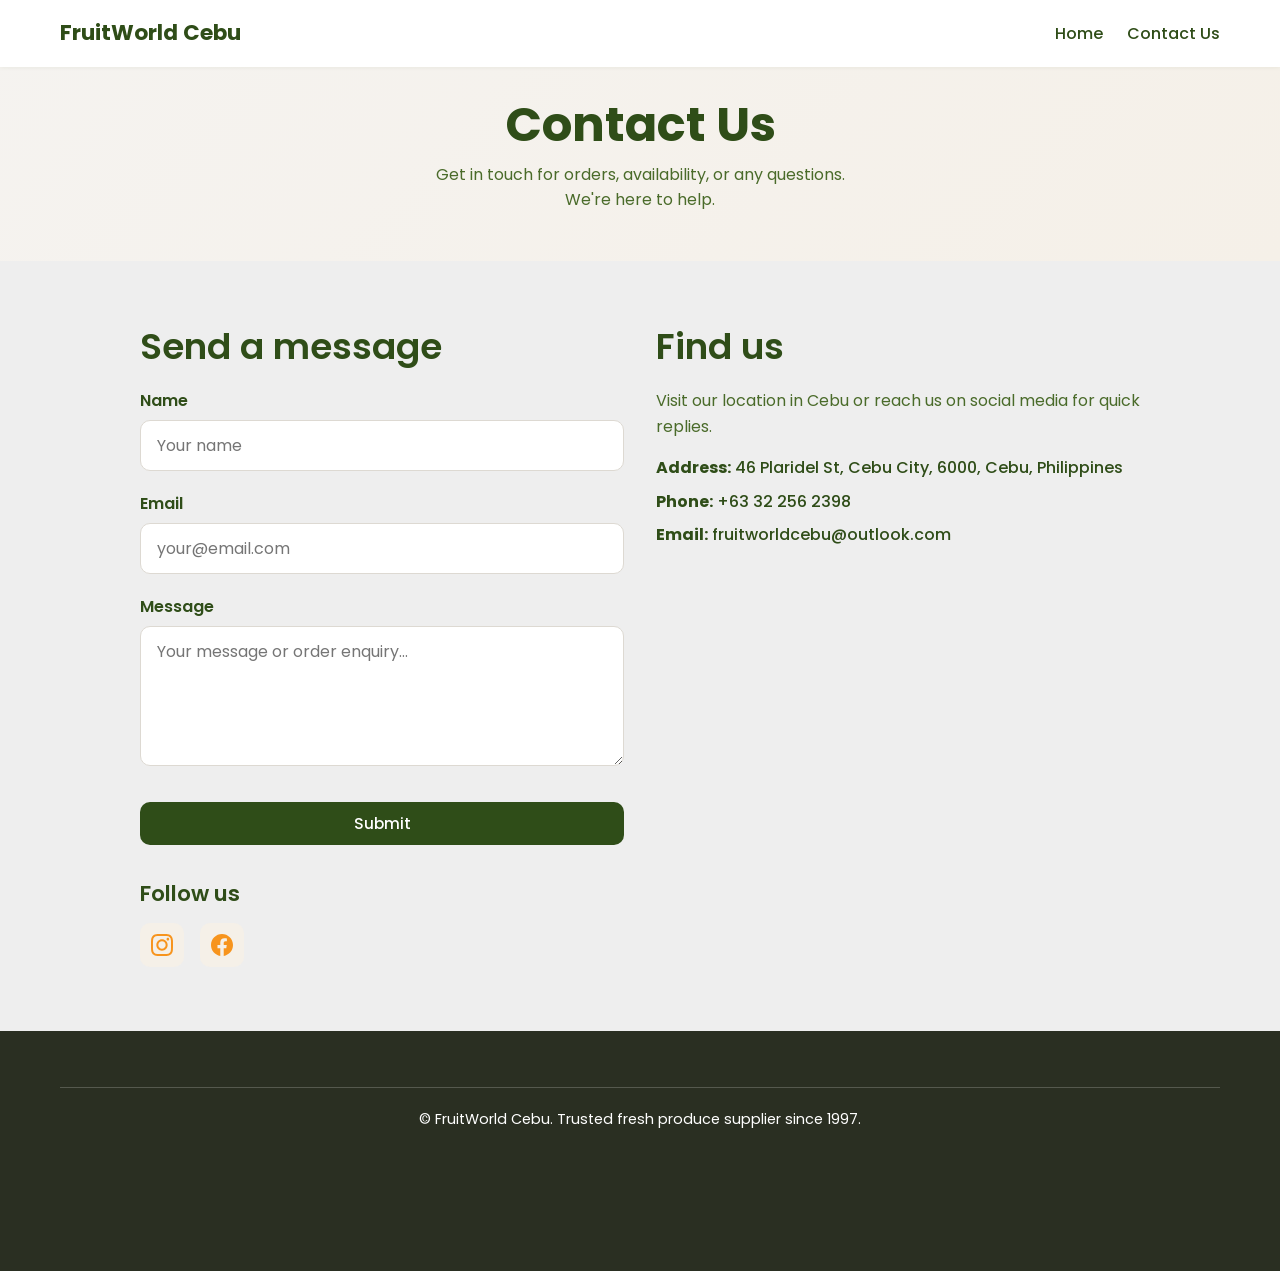
==== contact/index.html @ b46cc5c3 "New contact page" ====
<!DOCTYPE html>
<html lang="en">
<!--
  ========== EDITING GUIDE: CONTACT PAGE (contact.html) ==========
  • PAGE TITLE / SUBTITLE: Edit <h1> and <p> inside .page-hero for the heading and intro text.
  • SEND EMAIL ON SUBMIT: The form sends submissions to fruitworldcebu@outlook.com via FormEasy (Google Apps Script Web App).
    - Web App URL is set in script.js (CONFIG block at top). Edit CONTACT_FORM_ENDPOINT there to change where the form submits.
  • FORM FIELDS: To add/remove fields — edit the .form-group blocks inside #contactForm (Name, Email, Message). Keep name="..." on each input so the email includes them.
  • FIND US: Edit .contact-address, .contact-phone, .contact-email (address text and <a href="tel:..."> / <a href="mailto:...">).
  • MAP: Replace the .map-embed <iframe src="..."> with a new Google Maps embed URL if the location changes (Google Maps → Share → Embed map).
  • FOLLOW US: Edit the .social-links <a href="..."> for Instagram and Facebook.
  • FOOTER: This page shows only the copyright line; edit .footer-copyright if needed.
  ================================================================
-->
<head>
  <meta charset="UTF-8">
  <meta name="viewport" content="width=device-width, initial-scale=1.0">
  <title>Contact Us — FruitWorld Cebu</title>
  <link rel="icon" href="https://i.postimg.cc/rmwF27Zb/FRUITWORLD-STACKED-GREEN-(WITH-BACKGROUND).png" class="favicon" type="image/png">
  <link rel="preconnect" href="https://fonts.googleapis.com">
  <link rel="preconnect" href="https://fonts.gstatic.com" crossorigin>
  <link href="https://fonts.googleapis.com/css2?family=Poppins:wght@400;500;600;700&display=swap" rel="stylesheet">
  <link rel="stylesheet" href="/style.css">
</head>
<body class="contact-page">
  <header class="site-header" id="header">
    <div class="nav-inner">
      <a href="index.html" class="nav-logo">FruitWorld Cebu</a>
      <button class="nav-toggle" id="navToggle" aria-label="Toggle menu">
        <svg xmlns="http://www.w3.org/2000/svg" fill="none" viewBox="0 0 24 24" stroke="currentColor" stroke-width="2">
          <path stroke-linecap="round" stroke-linejoin="round" d="M4 6h16M4 12h16M4 18h16"/>
        </svg>
      </button>
      <nav>
        <ul class="nav-links" id="navLinks">
          <li><a href="index.html">Home</a></li>
          <!-- <li><a href="products.html">Products</a></li> -->
          <li><a href="contact.html">Contact Us</a></li>
        </ul>
      </nav>
    </div>
  </header>

  <main>
    <section class="page-hero" aria-labelledby="contact-heading">
      <h1 id="contact-heading">Contact Us</h1>
      <p>Get in touch for orders, availability, or any questions. <span class="no-break">We're here to help.</span></p>
    </section>

    <section class="contact-section section-reveal" aria-label="Contact form and information">
      <div class="container">
        <div class="contact-grid">
          <div class="contact-form-wrapper">
            <h2>Send a message</h2>
            <!-- Form submits via FormEasy (Google Apps Script Web App). Action set in script.js; fallback action below. Submissions go to fruitworldcebu@outlook.com. -->
            <form class="contact-form" id="contactForm" action="https://script.google.com/macros/s/AKfycbywtiwwWhr9SpKu3RjVLUAjrBOftkE1mNCERJAfM6WG8ofOnb-o9U_JINA3Eq5kgvWJXQ/exec" method="post" novalidate>
              <div class="form-group">
                <label for="name">Name</label>
                <input type="text" id="name" name="name" required placeholder="Your name" autocomplete="name">
              </div>
              <div class="form-group">
                <label for="email">Email</label>
                <input type="email" id="email" name="email" required placeholder="your@email.com" autocomplete="email">
              </div>
              <div class="form-group">
                <label for="message">Message</label>
                <textarea id="message" name="message" required placeholder="Your message or order enquiry..."></textarea>
              </div>
              <button type="submit" class="btn btn-primary">Submit</button>
            </form>
            <div class="contact-follow">
              <h3 class="contact-follow-title">Follow us</h3>
              <div class="social-links">
                <a href="https://www.instagram.com/fruitworldcebu/" target="_blank" rel="noopener noreferrer" aria-label="Instagram">
                  <svg xmlns="http://www.w3.org/2000/svg" viewBox="0 0 24 24" fill="currentColor" aria-hidden="true">
                    <path d="M12 2.163c3.204 0 3.584.012 4.85.07 3.252.148 4.771 1.691 4.919 4.919.058 1.265.069 1.645.069 4.849 0 3.205-.012 3.584-.069 4.849-.149 3.225-1.664 4.771-4.919 4.919-1.266.058-1.644.07-4.85.07-3.204 0-3.584-.012-4.849-.07-3.26-.149-4.771-1.699-4.919-4.92-.058-1.265-.07-1.644-.07-4.849 0-3.204.013-3.583.07-4.849.149-3.227 1.664-4.771 4.919-4.919 1.266-.057 1.645-.069 4.849-.069zm0-2.163c-3.259 0-3.667.014-4.947.072-4.358.2-6.78 2.618-6.98 6.98-.059 1.281-.073 1.689-.073 4.948 0 3.259.014 3.668.072 4.948.2 4.358 2.618 6.78 6.98 6.98 1.281.058 1.689.072 4.948.072 3.259 0 3.668-.014 4.948-.072 4.354-.2 6.782-2.618 6.979-6.98.059-1.28.073-1.689.073-4.948 0-3.259-.014-3.667-.072-4.947-.196-4.354-2.617-6.78-6.979-6.98-1.281-.059-1.69-.073-4.949-.073zm0 5.838c-3.403 0-6.162 2.759-6.162 6.162s2.759 6.163 6.162 6.163 6.162-2.759 6.162-6.163c0-3.403-2.759-6.162-6.162-6.162zm0 10.162c-2.209 0-4-1.79-4-4 0-2.209 1.791-4 4-4s4 1.791 4 4c0 2.21-1.791 4-4 4zm6.406-11.845c-.796 0-1.441.645-1.441 1.44s.645 1.44 1.441 1.44c.795 0 1.439-.645 1.439-1.44s-.644-1.44-1.439-1.44z"/>
                  </svg>
                </a>
                <a href="https://www.facebook.com/share/16rdHk55aP/?mibextid=LQQJ4d" target="_blank" rel="noopener noreferrer" aria-label="Facebook">
                  <svg xmlns="http://www.w3.org/2000/svg" viewBox="0 0 24 24" fill="currentColor" aria-hidden="true">
                    <path d="M24 12.073c0-6.627-5.373-12-12-12s-12 5.373-12 12c0 5.99 4.388 10.954 10.125 11.854v-8.385H7.078v-3.47h3.047V9.43c0-3.007 1.792-4.669 4.533-4.669 1.312 0 2.686.235 2.686.235v2.953H15.83c-1.491 0-1.956.925-1.956 1.874v2.25h3.328l-.532 3.47h-2.796v8.385C19.612 23.027 24 18.062 24 12.073z"/>
                  </svg>
                </a>
              </div>
            </div>
          </div>
          <div class="contact-info">
            <h2>Find us</h2>
            <p>Visit our location in Cebu or reach us on social media for quick replies.</p>
            <p class="contact-address"><strong>Address:</strong> 46 Plaridel St, Cebu City, 6000, Cebu, Philippines</p>
            <p class="contact-phone"><strong>Phone:</strong> <a href="tel:+63322562398">+63 32 256 2398</a></p>
            <p class="contact-email"><strong>Email:</strong> <a href="mailto:fruitworldcebu@outlook.com">fruitworldcebu@outlook.com</a></p>
            <!-- Map: replace iframe src with a new Google Maps embed URL if the location changes. -->
            <!-- <div class="map-embed">
              <iframe src="https://www.google.com/maps/embed?pb=!1m18!1m12!1m3!1d3919.7898279804223!2d123.89071431467427!3d10.315699492592297!2m3!1f0!2f0!3f0!3m2!1i1024!2i768!4f13.1!3m3!1m2!1s0x33a99edfb0200223%3A0x8f1d7e5934345b5f!2s46%20Plaridel%20St%2C%20Cebu%20City%2C%206000%2C%20Cebu%2C%20Philippines!5e0!3m2!1sen!2sus!4v1675547151246!5m2!1sen!2sus" width="600" height="450" style="border:0;" allowfullscreen="" loading="lazy" title="FruitWorld Cebu location"></iframe>
            </div> -->
          </div>
        </div>
      </div>
    </section>
  </main>

  <footer class="site-footer">
    <div class="container footer-inner">
      <p class="footer-copyright">&copy; FruitWorld Cebu. Trusted fresh produce supplier since 1997.</p>
    </div>
  </footer>

  <script src="/script.js"></script>
</body>
</html>
---- style.css ----
/* ===== FruitWorld Cebu - 2025-style static site (light mode only) ===== */
/* Font: Poppins. Text: dark green #2f4d18. Highlights/CTAs: orange #f7941d. Background: #eeeeee. Edit images/embeds via HTML comments. */
:root {
  --color-primary: #2f4d18;
  --color-primary-hover: #3d6b20;
  --color-accent: #f7941d;
  --color-cream: #f5f0e8;
  --color-warm-white: #ffffff;
  --color-text: #2f4d18;
  --color-text-muted: #4a6b2a;
  --color-border: #ddd9d2;
  --color-bg: #eeeeee;
  --color-bg-soft: #f5f3f0;
  --shadow-sm: 0 1px 4px rgba(47, 77, 24, 0.06);
  --shadow-md: 0 4px 14px rgba(47, 77, 24, 0.08);
  --shadow-lg: 0 10px 28px rgba(47, 77, 24, 0.1);
  --radius-sm: 10px;
  --radius-md: 14px;
  --radius-lg: 20px;
  --radius-xl: 28px;
  --transition: 0.28s ease;
  --font-sans: "Poppins", -apple-system, BlinkMacSystemFont, sans-serif;
  --font-display: "Poppins", var(--font-sans);
  --section-spacing: 7.5rem;
}

*,
*::before,
*::after {
  box-sizing: border-box;
  margin: 0;
  padding: 0;
}

html {
  scroll-behavior: smooth;
}

body {
  font-family: var(--font-sans);
  font-weight: 400;
  color: var(--color-text);
  background: var(--color-bg);
  line-height: 1.6;
  overflow-x: hidden;
}

img {
  max-width: 100%;
  height: auto;
  display: block;
}

a {
  color: var(--color-accent);
  text-decoration: none;
  transition: color var(--transition), transform var(--transition);
}

a:hover {
  color: var(--color-primary);
}

/* ===== Typography (Poppins: 400 body, 500 medium, 600 headings, 700 bold) ===== */
h1, h2, h3, h4 {
  font-family: var(--font-display);
  font-weight: 600;
  line-height: 1.2;
  color: var(--color-text);
}

h1 { font-size: clamp(2rem, 5vw, 3rem); font-weight: 700; }
h2 { font-size: clamp(1.5rem, 4vw, 2.25rem); margin-bottom: 1rem; }
h3 { font-size: clamp(1.15rem, 2.5vw, 1.35rem); }

/* ===== Layout ===== */
.container {
  width: 100%;
  max-width: 1200px;
  margin: 0 auto;
  padding: 0 1.25rem;
}

section {
  padding: 5rem 0;
}

/* Section scroll reveal: fade-in + slide-up (JS adds .visible) */
.section-reveal {
  opacity: 0;
  transform: translateY(28px);
  transition: opacity 0.65s ease, transform 0.65s ease;
}
.section-reveal.visible {
  opacity: 1;
  transform: translateY(0);
}

.section-title {
  text-align: center;
  color: var(--color-primary);
  margin-bottom: 2rem;
}

/* ===== Navigation ===== */
.site-header {
  position: fixed;
  top: 0;
  left: 0;
  right: 0;
  z-index: 100;
  background: rgba(255, 255, 255, 0.97);
  backdrop-filter: blur(12px);
  box-shadow: var(--shadow-sm);
  transition: box-shadow var(--transition);
}

.site-header.scrolled {
  box-shadow: var(--shadow-md);
}

.nav-inner {
  display: flex;
  align-items: center;
  justify-content: space-between;
  padding: 1rem 1.25rem;
  max-width: 1200px;
  margin: 0 auto;
}

.nav-logo {
  font-family: var(--font-display);
  font-weight: 700;
  font-size: 1.35rem;
  color: var(--color-primary);
}

.nav-logo:focus-visible {
  outline: 2px solid var(--color-accent);
  outline-offset: 2px;
}

.nav-links {
  display: flex;
  gap: 1.5rem;
  list-style: none;
}

.nav-links a {
  color: var(--color-text);
  font-weight: 500;
  padding: 0.35rem 0;
  transition: color var(--transition), transform 0.2s ease;
}

.nav-links a:hover {
  color: var(--color-accent);
  transform: translateY(-1px);
}

.nav-links a:focus-visible {
  outline: 2px solid var(--color-accent);
  outline-offset: 2px;
}

.nav-toggle {
  display: none;
  background: none;
  margin-left: auto;
  border: none;
  cursor: pointer;
  padding: 0.5rem;
  color: var(--color-text);
}

.nav-toggle svg {
  width: 24px;
  height: 24px;
}

@media (max-width: 768px) {
  .nav-toggle { display: block; }
  .nav-links {
    position: absolute;
    top: 100%;
    left: 0;
    right: 0;
    flex-direction: column;
    background: var(--color-bg);
    padding: 1rem;
    box-shadow: var(--shadow-md);
    display: none;
  }
  .nav-links.is-open { display: flex; }
}

/* ===== Hero ===== */
/* Hero: logo placeholder in .hero-content; background image optional — uncomment and set url() in .hero for your image. */
/* Hero: optional background image — uncomment and set url() below. */
.hero {
  min-height: 100vh;
  display: flex;
  align-items: center;
  justify-content: center;
  text-align: center;
  background: linear-gradient(160deg, var(--color-bg-soft) 0%, var(--color-cream) 50%, #fef8f0 100%);
  /* background-image: url('images/hero-bg.jpg'); background-size: cover; background-position: center; */
  padding: 5rem 1.5rem 5rem;
  position: relative;
  overflow: hidden;
  transition: background-image 0.6s ease, background-size 0.6s ease;
}

.hero::before {
  content: "";
  position: absolute;
  top: 0;
  left: 0;
  right: 0;
  bottom: 0;
  background: radial-gradient(circle at 20% 80%, rgba(47, 77, 24, 0.06) 0%, transparent 50%),
              radial-gradient(circle at 80% 20%, rgba(247, 148, 29, 0.06) 0%, transparent 45%);
  pointer-events: none;
}

/* Hero content: logo + tagline vertically centered; balanced space above and below. */
.hero-content {
  position: relative;
  z-index: 1;
  max-width: 700px;
  width: 100%;
  display: flex;
  flex-direction: column;
  align-items: center;
  justify-content: center;
  text-align: center;
  padding: 2rem 0;
  opacity: 0;
  transform: scale(0.96);
  animation: heroFadeInZoom 1s cubic-bezier(0.22, 1, 0.36, 1) forwards;
}

/* Logo: no border/background — floats cleanly. Update logo image URL in index.html .logo img src. */
.hero .logo {
  margin: 0 auto 1.75rem;
  max-width: 340px;
  display: block;
  transition: transform var(--transition);
}
.hero .logo img {
  width: 100%;
  height: auto;
  display: block;
}

.hero .logo:hover {
  transform: scale(1.03);
}

.hero .tagline {
  font-size: clamp(1.05rem, 2.5vw, 1.25rem);
  font-weight: 500;
  color: var(--color-text-muted);
  max-width: 540px;
  margin: 0 auto;
  line-height: 1.5;
  opacity: 0;
  animation: fadeInUp 0.8s ease forwards;
  animation-delay: 0.4s;
  animation-fill-mode: both;
}

@keyframes heroFadeInZoom {
  from {
    opacity: 0;
    transform: scale(0.96);
  }
  to {
    opacity: 1;
    transform: scale(1);
  }
}

@keyframes fadeInUp {
  from {
    opacity: 0;
    transform: translateY(20px);
  }
  to {
    opacity: 1;
    transform: translateY(0);
  }
}

/* ===== About ===== */
/* Extra spacing between About and Instagram (--section-spacing in :root) */
.about {
  background: var(--color-warm-white);
  padding-bottom: var(--section-spacing);
}

.about .container {
  max-width: 720px;
}

.about p {
  font-size: 1.1rem;
  color: var(--color-text);
  line-height: 1.8;
}

.about .reveal {
  opacity: 0;
  transform: translateY(30px);
  transition: opacity 0.6s ease, transform 0.6s ease;
}

.about .reveal.visible {
  opacity: 1;
  transform: translateY(0);
}

/* ===== Instagram Section ===== */
.instagram {
  background: linear-gradient(180deg, var(--color-cream) 0%, var(--color-warm-white) 100%);
  padding-top: var(--section-spacing);
}

/* Instagram: gallery-style layout, centered. Add more .instagram-embed-item iframes in HTML for a multi-column feed. */
.instagram-embed {
  display: grid;
  grid-template-columns: repeat(auto-fit, minmax(320px, 400px));
  justify-content: center;
  gap: 1.5rem;
  max-width: 900px;
  margin: 0 auto;
  text-align: center;
}

.instagram-embed-item {
  background: var(--color-warm-white);
  border-radius: var(--radius-lg);
  box-shadow: var(--shadow-md);
  overflow: hidden;
  transition: box-shadow var(--transition);
}

.instagram-embed-item:hover {
  box-shadow: var(--shadow-lg);
}

.instagram-embed iframe {
  max-width: 100%;
  width: 100%;
  min-width: 320px;
  height: 480px;
  border: 0;
  display: block;
}

/* @fruitworldcebu: align with left edge of embed (same width as embed, left-aligned). */
.instagram-follow {
  margin-top: 1.25rem;
  margin-left: auto;
  margin-right: auto;
  max-width: 400px;
  width: 100%;
  text-align: left;
  font-weight: 500;
}

.instagram-follow a {
  color: var(--color-accent);
}

.instagram-follow a:hover {
  color: var(--color-primary);
}

@media (max-width: 380px) {
  .instagram-embed iframe {
    min-width: 280px;
    height: 450px;
  }
}

/* ===== FAQ Accordion ===== */
.faq {
  background: var(--color-warm-white);
}

.faq-list {
  max-width: 720px;
  margin: 0 auto;
}

/* FAQ: accordion with subtle shadows, rounded corners, clean spacing */
.faq-item {
  background: var(--color-warm-white);
  border-radius: var(--radius-md);
  box-shadow: var(--shadow-sm);
  border: 1px solid var(--color-border);
  margin-bottom: 0.75rem;
  overflow: hidden;
  transition: box-shadow var(--transition), border-color var(--transition);
}

.faq-item:hover {
  box-shadow: var(--shadow-md);
  border-color: rgba(54, 82, 20, 0.25);
}

.faq-item.is-open {
  box-shadow: 0 6px 20px rgba(54, 82, 20, 0.12);
  border-color: rgba(54, 82, 20, 0.3);
}

.faq-item.is-open .faq-answer {
  max-height: 400px;
  opacity: 1;
}

.faq-item.is-open .faq-icon {
  transform: rotate(180deg);
}

.faq-question {
  width: 100%;
  display: flex;
  align-items: center;
  justify-content: space-between;
  gap: 1rem;
  padding: 1.15rem 1.25rem;
  background: none;
  border: none;
  font-family: var(--font-sans);
  font-size: 1rem;
  font-weight: 600;
  color: var(--color-text);
  text-align: left;
  cursor: pointer;
  transition: background var(--transition), color var(--transition);
}

.faq-answer p {
  color: var(--color-text);
  font-size: 0.95rem;
  font-weight: 400;
  line-height: 1.65;
}

.faq-question:hover {
  background: var(--color-cream);
  color: var(--color-primary);
}

.faq-question:focus-visible {
  outline: 2px solid var(--color-primary);
  outline-offset: 2px;
}

.faq-icon {
  flex-shrink: 0;
  width: 24px;
  height: 24px;
  color: var(--color-accent);
  transition: transform 0.35s ease;
}

.faq-answer-inner {
  padding: 0.6rem 1.25rem 1.35rem;
}

.faq-answer {
  max-height: 0;
  opacity: 0;
  overflow: hidden;
  transition: max-height 0.45s cubic-bezier(0.4, 0, 0.2, 1), opacity 0.35s ease;
}

/* ===== Footer ===== */
/* Footer: update contact links and social hrefs in HTML. Spacing aligned and even. */
.site-footer {
  background: #2a2f22;
  color: #f0f0f0;
  padding: 3.5rem 1.25rem;
  min-height: 240px;
  text-align: center;
  font-family: var(--font-sans);
}

.footer-inner {
  max-width: 1200px;
  margin: 0 auto;
  display: flex;
  flex-direction: column;
  align-items: center;
  gap: 1.25rem;
}

.footer-links {
  display: flex;
  flex-wrap: wrap;
  justify-content: center;
  align-items: center;
  gap: 1.5rem 2rem;
}

.footer-links a {
  color: #fff;
  font-weight: 500;
  font-size: 1rem;
  transition: color var(--transition), transform var(--transition);
}

.footer-links a:hover {
  color: #f7941d;
  transform: translateY(-2px);
}

.footer-links a:focus-visible {
  outline: 2px solid #f7941d;
  outline-offset: 2px;
}

.footer-contact-info {
  font-size: 0.95rem;
  font-weight: 500;
  color: #fff;
  margin: 0;
  line-height: 1.6;
}

.footer-contact-info a {
  color: #fff;
  transition: color var(--transition);
}

.footer-contact-info a:hover {
  color: #f7941d;
}

.footer-address {
  display: block;
  margin-top: 0.25rem;
  white-space: nowrap;
}

.footer-copyright {
  font-size: 0.9rem;
  color: #fff;
  margin: 0;
  padding-top: 1.25rem;
  border-top: 1px solid rgba(255, 255, 255, 0.2);
  width: 100%;
}

/* ===== Products Page ===== */
.page-hero {
  padding: 6rem 1.5rem 3rem;
  text-align: center;
  background: linear-gradient(135deg, var(--color-bg-soft) 0%, var(--color-cream) 100%);
}

.page-hero h1 {
  margin-bottom: 0.5rem;
  color: var(--color-primary);
}

.page-hero p {
  color: var(--color-text-muted);
  max-width: 500px;
  margin: 0 auto;
}

/* Prevent awkward line breaks (e.g. "help" alone on new line) on Contact page subtitle. */
.page-hero .no-break {
  white-space: nowrap;
}

.products-section {
  padding: 3rem 0 4rem;
}

/* Product search and sort: filters/sorts grid (script.js). Matches site palette and radius. */
.products-toolbar {
  display: flex;
  flex-wrap: wrap;
  gap: 1rem;
  align-items: stretch;
  justify-content: center;
  margin-bottom: 2rem;
  padding: 1.25rem 1rem;
  background: var(--color-cream);
  border-radius: var(--radius-lg);
  border: 1px solid var(--color-border);
  box-shadow: var(--shadow-sm);
}

.products-search-wrap {
  flex: 1;
  min-width: 200px;
  max-width: 380px;
}

.products-search {
  width: 100%;
  height: 100%;
  min-height: 48px;
  padding: 0.75rem 1.25rem;
  font-family: var(--font-sans);
  font-size: 1rem;
  font-weight: 500;
  border: 1px solid var(--color-border);
  border-radius: var(--radius-md);
  background: var(--color-warm-white);
  color: var(--color-text);
  transition: border-color var(--transition), box-shadow var(--transition);
}

.products-search::placeholder {
  color: var(--color-text-muted);
}

.products-search:hover {
  border-color: rgba(47, 77, 24, 0.35);
}

.products-search:focus {
  outline: none;
  border-color: var(--color-primary);
  box-shadow: 0 0 0 3px rgba(54, 82, 20, 0.18);
}

.products-sort-wrap {
  flex-shrink: 0;
  display: flex;
  align-items: center;
}

.products-sort-label {
  font-size: 0.95rem;
  font-weight: 600;
  color: var(--color-text);
  margin-right: 0.6rem;
  white-space: nowrap;
}

.products-sort {
  min-height: 48px;
  padding: 0.75rem 2.5rem 0.75rem 1.25rem;
  font-family: var(--font-sans);
  font-size: 1rem;
  font-weight: 500;
  border: 1px solid var(--color-border);
  border-radius: var(--radius-md);
  background: var(--color-warm-white);
  color: var(--color-text);
  cursor: pointer;
  appearance: none;
  background-image: url("data:image/svg+xml,%3Csvg xmlns='http://www.w3.org/2000/svg' fill='none' viewBox='0 0 24 24' stroke='%232f4d18'%3E%3Cpath stroke-linecap='round' stroke-linejoin='round' stroke-width='2' d='M19 9l-7 7-7-7'/%3E%3C/svg%3E");
  background-repeat: no-repeat;
  background-position: right 0.75rem center;
  background-size: 1.2rem;
  transition: border-color var(--transition), box-shadow var(--transition), color var(--transition);
}

.products-sort:hover {
  border-color: rgba(47, 77, 24, 0.4);
  color: var(--color-primary);
}

.products-sort:focus {
  outline: none;
  border-color: var(--color-primary);
  box-shadow: 0 0 0 3px rgba(54, 82, 20, 0.18);
}

.products-no-results {
  text-align: center;
  color: var(--color-text-muted);
  padding: 2rem;
}

/* Pagination: 3 full rows per page; matches site (green primary, orange hover) */
.products-pagination {
  display: flex;
  flex-wrap: wrap;
  align-items: center;
  justify-content: center;
  gap: 1.25rem;
  margin-top: 2rem;
  padding-top: 1.5rem;
  border-top: 1px solid var(--color-border);
}

.products-pagination-btn {
  padding: 0.7rem 1.35rem;
  font-family: var(--font-sans);
  font-size: 0.95rem;
  font-weight: 600;
  color: #fff;
  background: var(--color-primary);
  border: none;
  border-radius: var(--radius-md);
  cursor: pointer;
  transition: background var(--transition), transform var(--transition), box-shadow var(--transition);
}

.products-pagination-btn:hover:not(:disabled) {
  background: var(--color-accent);
  transform: translateY(-2px);
  box-shadow: 0 6px 20px rgba(247, 148, 29, 0.4);
}

.products-pagination-btn:focus-visible {
  outline: 2px solid var(--color-accent);
  outline-offset: 2px;
}

.products-pagination-btn:disabled {
  opacity: 0.5;
  cursor: not-allowed;
  transform: none;
}

.products-pagination-info {
  font-size: 0.95rem;
  font-weight: 600;
  color: var(--color-text);
}

/* 3 columns on desktop so page 1 = 3 full rows of 3; add more products and they overflow to next page */
.products-grid {
  display: grid;
  grid-template-columns: repeat(3, 1fr);
  gap: 1.5rem;
}

@media (max-width: 900px) {
  .products-grid {
    grid-template-columns: repeat(2, 1fr);
  }
}

@media (max-width: 500px) {
  .products-grid {
    grid-template-columns: 1fr;
  }
}

.product-card {
  display: flex;
  flex-direction: column;
  background: var(--color-warm-white);
  border-radius: var(--radius-lg);
  box-shadow: var(--shadow-sm);
  border: 1px solid var(--color-border);
  overflow: hidden;
  transition: opacity 0.5s ease, transform 0.5s ease, box-shadow var(--transition);
  opacity: 0;
  transform: translateY(24px);
}

.product-card.visible {
  opacity: 1;
  transform: translateY(0);
}

.product-card:hover {
  transform: translateY(-6px) scale(1.02);
  box-shadow: var(--shadow-lg);
}

.product-card.is-hidden {
  display: none;
}

/* Pagination: cards not on current page are hidden; sort applies across all pages */
.product-card.is-page-hidden {
  display: none;
}

.product-image {
  aspect-ratio: 4/3;
  background: linear-gradient(145deg, var(--color-bg-soft) 0%, var(--color-cream) 100%);
  display: flex;
  align-items: center;
  justify-content: center;
  color: var(--color-text-muted);
  font-size: 0.9rem;
  border-bottom: 1px solid var(--color-border);
}
.product-image img {
  width: 100%;
  height: 100%;
  object-fit: cover;
}

.product-info {
  flex: 1;
  display: flex;
  flex-direction: column;
  padding: 1.25rem;
}

.product-info h3 {
  margin-bottom: 0.5rem;
  color: var(--color-text);
}

.product-info .product-desc {
  font-size: 0.9rem;
  color: var(--color-text-muted);
  margin-bottom: 0.75rem;
  line-height: 1.5;
}

.product-price {
  margin-top: auto;
  font-family: var(--font-display);
  font-weight: 700;
  font-size: 1.2rem;
  color: var(--color-primary);
  margin-bottom: 1rem;
  transition: color var(--transition);
}

.product-card:hover .product-price {
  color: var(--color-accent);
}

.btn {
  display: inline-flex;
  align-items: center;
  justify-content: center;
  padding: 0.65rem 1.25rem;
  font-family: var(--font-sans);
  font-size: 0.95rem;
  font-weight: 600;
  border-radius: var(--radius-sm);
  border: none;
  cursor: pointer;
  transition: background var(--transition), color var(--transition), transform var(--transition);
}

.btn-primary {
  background: var(--color-accent);
  color: white;
  font-weight: 500;
  width: 100%;
  transition: background var(--transition), color var(--transition), transform var(--transition), box-shadow var(--transition);
}

.btn-primary:hover {
  background: #e67a14;
  transform: translateY(-2px);
  box-shadow: 0 6px 20px rgba(246, 137, 31, 0.4);
}

.btn-primary:active {
  transform: translateY(0);
}

.btn-primary:focus-visible {
  outline: 2px solid var(--color-accent);
  outline-offset: 2px;
}

/* Products page: Enquire button and price green, orange on hover; keep button glow */
.product-card .btn-primary {
  background: var(--color-primary);
}

.product-card .btn-primary:hover {
  background: var(--color-accent);
  box-shadow: 0 6px 20px rgba(247, 148, 29, 0.4);
}

/* ===== Contact Page ===== */
.contact-section {
  padding: 4rem 0;
}

.contact-grid {
  display: grid;
  gap: 2rem;
  max-width: 1000px;
  margin: 0 auto;
}

@media (min-width: 768px) {
  .contact-grid {
    grid-template-columns: 1fr 1fr;
  }
}

.contact-form-wrapper {
  display: flex;
  flex-direction: column;
}

.contact-form-wrapper h2,
.contact-info h2 {
  margin-bottom: 1.25rem;
  color: var(--color-text);
}

.contact-follow {
  margin-top: auto;
  padding-top: 2.25rem;
}

.contact-info .contact-address,
.contact-info .contact-phone,
.contact-info .contact-email {
  font-weight: 500;
  color: var(--color-text);
  margin-bottom: 0.5rem;
}

.contact-info .contact-address a,
.contact-info .contact-phone a,
.contact-info .contact-email a {
  color: var(--color-primary);
  transition: color var(--transition);
}

.contact-info .contact-address a:hover,
.contact-info .contact-phone a:hover,
.contact-info .contact-email a:hover {
  color: var(--color-accent);
}

/* Contact page: submit button green, hover orange. */
.contact-form .btn-primary {
  background: var(--color-primary);
}

.contact-form .btn-primary:hover {
  background: var(--color-accent);
  box-shadow: 0 6px 20px rgba(247, 148, 29, 0.35);
}

.contact-info p {
  color: var(--color-text-muted);
  margin-bottom: 1rem;
}

.form-group {
  margin-bottom: 1.25rem;
}

.form-group label {
  display: block;
  font-weight: 600;
  margin-bottom: 0.4rem;
  color: var(--color-text);
}

.form-group input,
.form-group textarea {
  width: 100%;
  padding: 0.75rem 1rem;
  font-family: var(--font-sans);
  font-size: 1rem;
  border: 1px solid var(--color-border);
  border-radius: var(--radius-sm);
  background: var(--color-warm-white);
  transition: border-color var(--transition), box-shadow var(--transition);
}

.form-group input:focus,
.form-group textarea:focus {
  outline: none;
  border-color: var(--color-primary);
  box-shadow: 0 0 0 3px rgba(54, 82, 20, 0.18);
}

.form-group textarea {
  min-height: 140px;
  resize: vertical;
}

.contact-form .btn {
  margin-top: 0.5rem;
}

.map-embed {
  margin-top: 1rem;
  border-radius: var(--radius-md);
  overflow: hidden;
  box-shadow: var(--shadow-md);
}
.map-embed iframe {
  display: block;
  width: 100%;
  max-width: 600px;
  height: 450px;
  border: 0;
}

.social-links {
  display: flex;
  gap: 1rem;
  margin-top: 1rem;
  flex-wrap: wrap;
}

.social-links a {
  display: inline-flex;
  align-items: center;
  justify-content: center;
  width: 44px;
  height: 44px;
  background: var(--color-cream);
  border-radius: var(--radius-sm);
  color: var(--color-accent);
  transition: background var(--transition), color var(--transition), transform var(--transition);
}

.social-links a:hover {
  background: var(--color-accent);
  color: white;
  transform: translateY(-3px);
}

.social-links a:focus-visible {
  outline: 2px solid var(--color-primary);
  outline-offset: 2px;
}

/* Favicon: target in CSS if needed (e.g. .favicon { ... }) */

.social-links svg {
  width: 22px;
  height: 22px;
}

/* ===== Page title (for Products & Contact) ===== */
.visually-hidden {
  position: absolute;
  width: 1px;
  height: 1px;
  padding: 0;
  margin: -1px;
  overflow: hidden;
  clip: rect(0, 0, 0, 0);
  white-space: nowrap;
  border: 0;
}
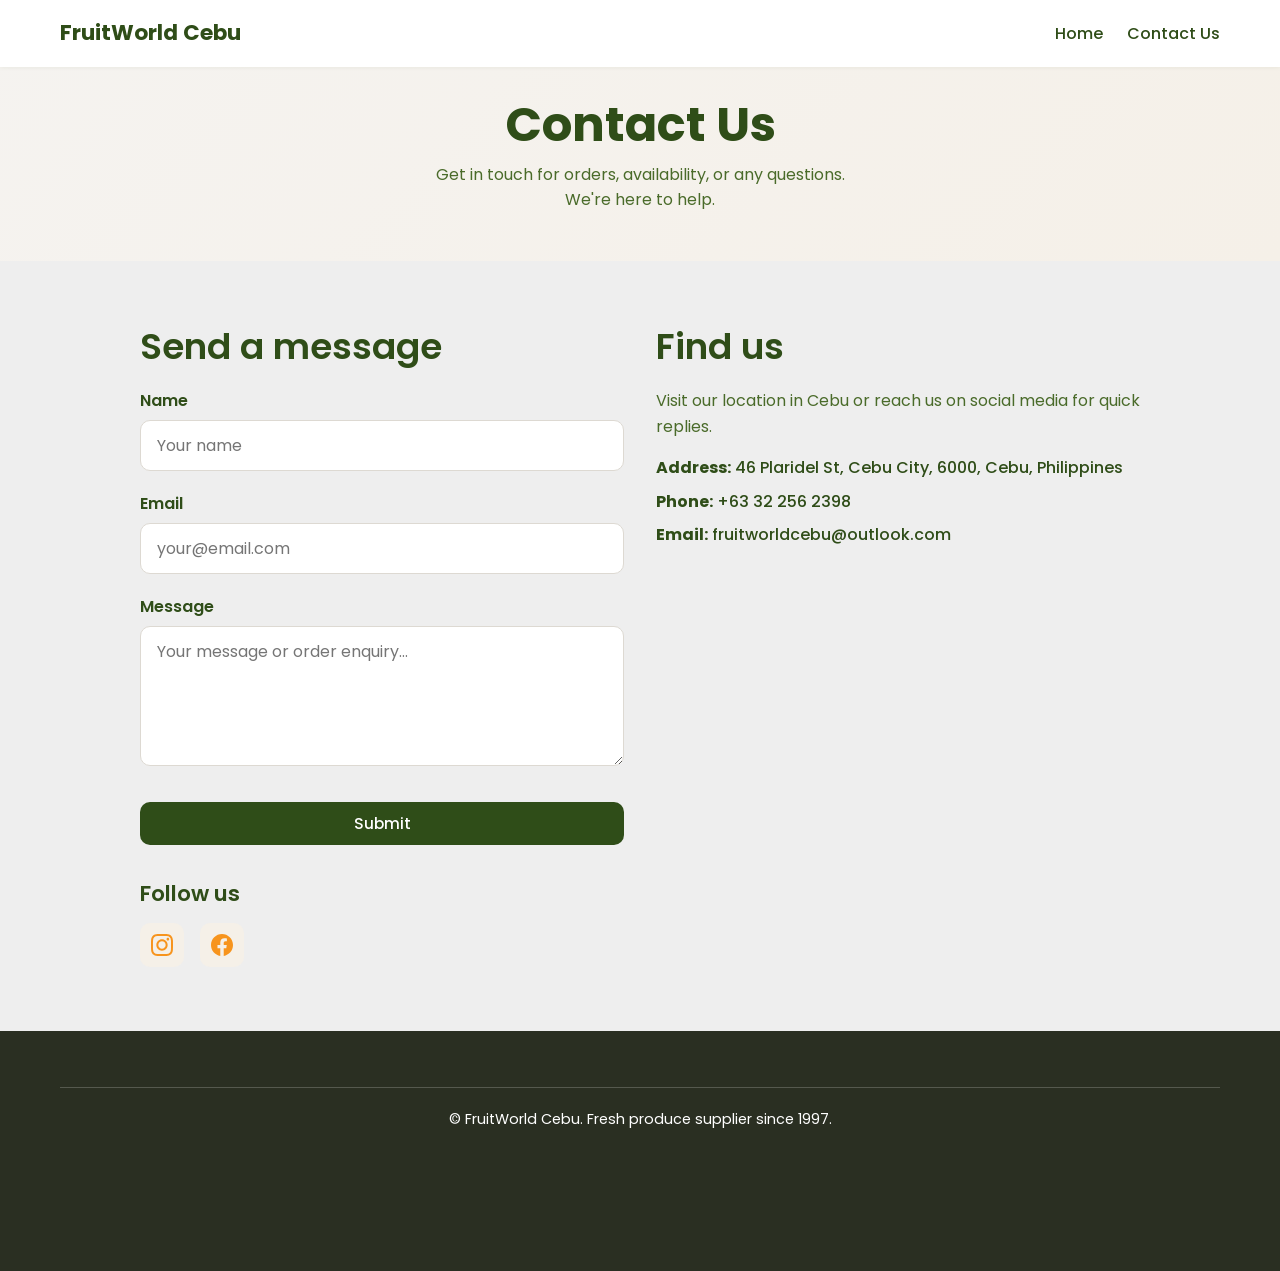
==== commit 06214420: "Update index.html" ====
--- a/contact/index.html
+++ b/contact/index.html
@@ -15,8 +15,16 @@
 <head>
   <meta charset="UTF-8">
   <meta name="viewport" content="width=device-width, initial-scale=1.0">
-  <title>Contact Us — FruitWorld Cebu</title>
-  <link rel="icon" href="https://i.postimg.cc/rmwF27Zb/FRUITWORLD-STACKED-GREEN-(WITH-BACKGROUND).png" class="favicon" type="image/png">
+  <title>Contact FruitWorld Cebu | Fresh Fruits & Produce Supplier</title>
+  <!-- SEO -->
+  <meta name="description" content="Contact FruitWorld Cebu for fresh fruit and produce enquiries, orders and deliveries across Cebu.">
+  <link rel="canonical" href="https://www.fruitworldcebu.com/contact/">
+  <meta property="og:title" content="Contact FruitWorld Cebu | Fresh Fruits & Produce Supplier">
+  <meta property="og:description" content="Contact FruitWorld Cebu for fresh fruit and produce enquiries, orders and deliveries across Cebu.">
+  <meta property="og:url" content="https://www.fruitworldcebu.com/contact/">
+  <meta property="og:type" content="website">
+  <!-- SEO above -->
+  <link rel="icon" type="image/png" href="/favicon.png">
   <link rel="preconnect" href="https://fonts.googleapis.com">
   <link rel="preconnect" href="https://fonts.gstatic.com" crossorigin>
   <link href="https://fonts.googleapis.com/css2?family=Poppins:wght@400;500;600;700&display=swap" rel="stylesheet">
@@ -25,7 +33,7 @@
 <body class="contact-page">
   <header class="site-header" id="header">
     <div class="nav-inner">
-      <a href="index.html" class="nav-logo">FruitWorld Cebu</a>
+      <a href="/" class="nav-logo">FruitWorld Cebu</a>
       <button class="nav-toggle" id="navToggle" aria-label="Toggle menu">
         <svg xmlns="http://www.w3.org/2000/svg" fill="none" viewBox="0 0 24 24" stroke="currentColor" stroke-width="2">
           <path stroke-linecap="round" stroke-linejoin="round" d="M4 6h16M4 12h16M4 18h16"/>
@@ -33,11 +41,11 @@
       </button>
       <nav>
         <ul class="nav-links" id="navLinks">
-          <li><a href="index.html">Home</a></li>
-          <!-- <li><a href="products.html">Products</a></li> -->
-          <li><a href="contact.html">Contact Us</a></li>
-        </ul>
-      </nav>
+          <li><a href="/">Home</a></li>
+    <!-- <li><a href="/products/">Products</a></li> -->
+          <li><a href="/contact/">Contact Us</a></li>
+  </ul>
+</nav>
     </div>
   </header>
 
@@ -102,7 +110,7 @@
 
   <footer class="site-footer">
     <div class="container footer-inner">
-      <p class="footer-copyright">&copy; FruitWorld Cebu. Trusted fresh produce supplier since 1997.</p>
+      <p class="footer-copyright">&copy; FruitWorld Cebu. Fresh produce supplier since 1997.</p>
     </div>
   </footer>
 
